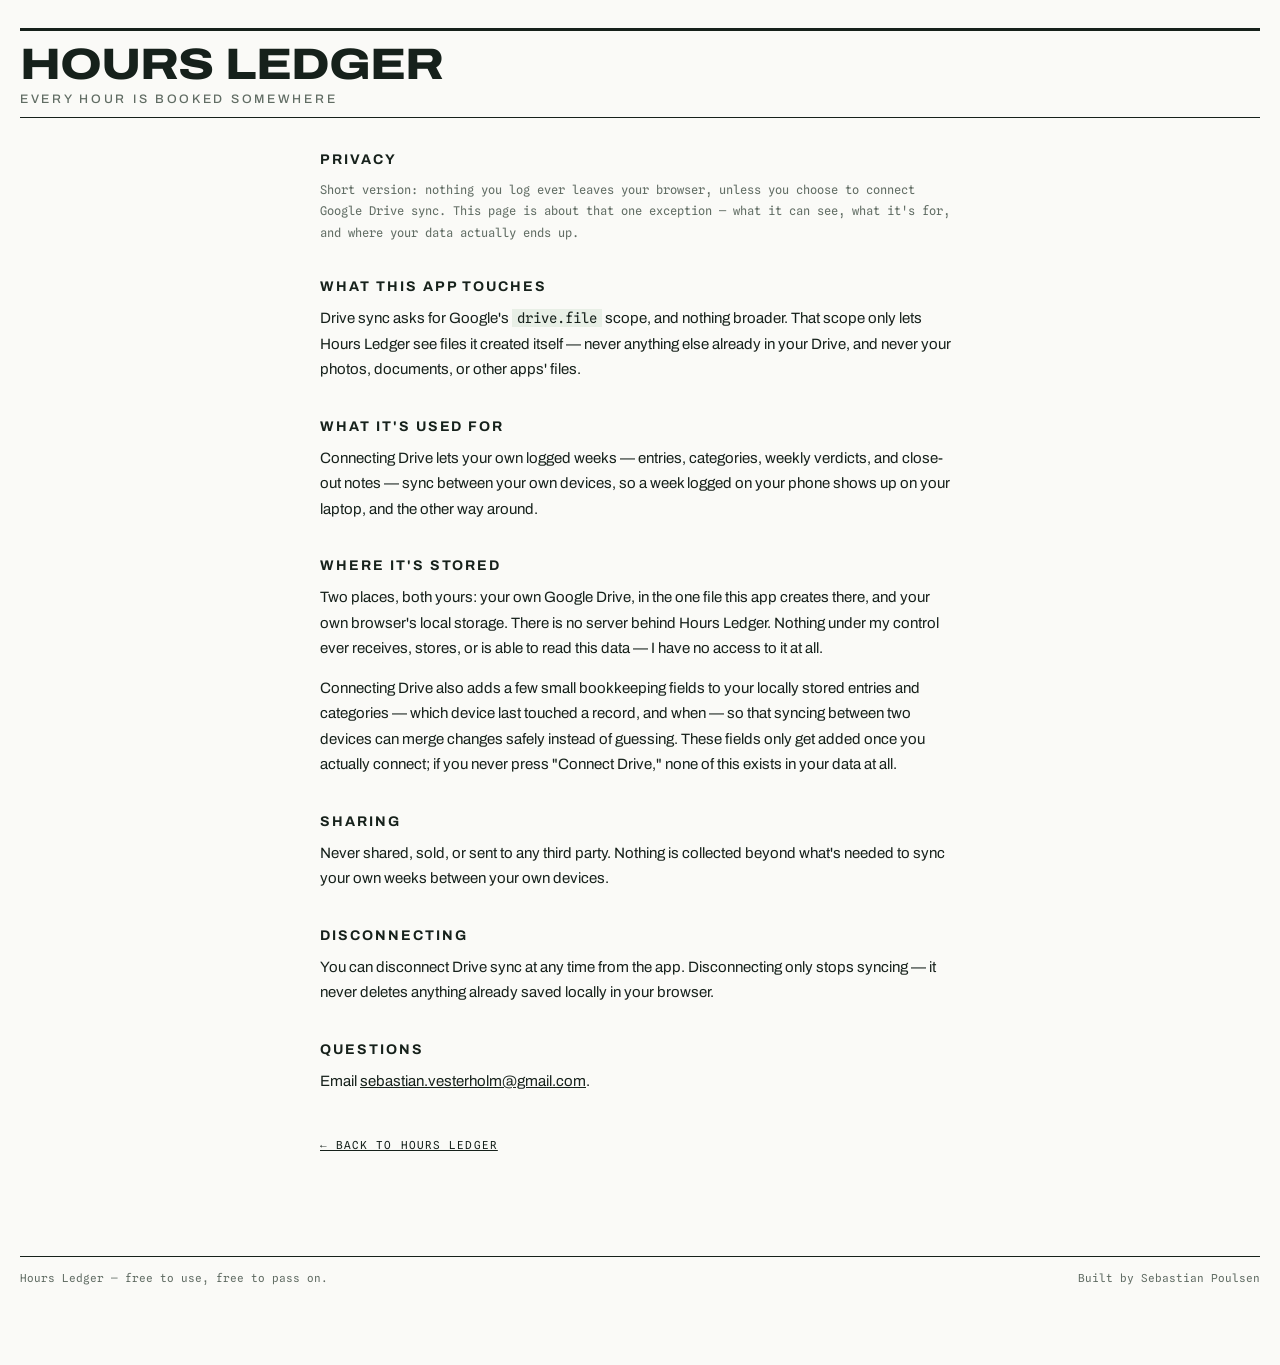
==== privacy.html @ 5eb0de02 "Add privacy.html for Drive sync, linked from footer and intro Explains the drive.file scope, what sy" ====
<!DOCTYPE html>
<html lang="en">
<head>
<meta charset="utf-8">
<meta name="viewport" content="width=device-width, initial-scale=1">
<title>Privacy — Hours Ledger</title>
<meta name="description" content="What Hours Ledger's optional Google Drive sync can see, what it's for, and where your data actually lives.">
<meta name="theme-color" content="#FAFAF7">
<link rel="icon" href="data:image/svg+xml,%3Csvg xmlns='http://www.w3.org/2000/svg' viewBox='0 0 32 32'%3E%3Crect width='32' height='32' fill='%23FAFAF7'/%3E%3Crect x='4' y='5' width='24' height='4' fill='%2316211B'/%3E%3Crect x='4' y='13' width='16' height='4' fill='%232F6B4F'/%3E%3Crect x='4' y='21' width='9' height='4' fill='%23B23A2F'/%3E%3C/svg%3E">
<link rel="preconnect" href="https://fonts.googleapis.com">
<link rel="preconnect" href="https://fonts.gstatic.com" crossorigin>
<link href="https://fonts.googleapis.com/css2?family=Archivo:wdth,wght@75..125,400..800&family=Spline+Sans+Mono:wght@300..600&display=swap" rel="stylesheet">
<link rel="stylesheet" href="styles.css">
<style>
  .privacywrap{max-width:640px;margin:0 auto}
  .privacywrap h2{font-size:14px;letter-spacing:.14em;text-transform:uppercase;margin:36px 0 12px;font-weight:700}
  .privacywrap h2:first-of-type{margin-top:34px}
  .privacywrap p{font-size:15px;line-height:1.7;margin:0 0 14px}
  .privacywrap a{color:var(--ink)}
  .privacywrap .lede{font-family:var(--mono);font-size:12px;line-height:1.8;color:var(--muted)}
  .privacywrap code{font-family:var(--mono);font-size:.92em;background:var(--stripe);padding:1px 5px}
  .backlink{font-family:var(--mono);font-size:11px;letter-spacing:.1em;text-transform:uppercase;display:inline-block;margin:30px 0 60px}
</style>
</head>
<body>
<div class="wrap">

  <header class="masthead">
    <h1 class="wordmark"><a href="index.html" style="color:inherit;text-decoration:none">Hours Ledger<span>Every hour is booked somewhere</span></a></h1>
  </header>

  <div class="privacywrap">
    <h2>Privacy</h2>
    <p class="lede">Short version: nothing you log ever leaves your browser, unless you choose to connect Google Drive sync. This page is about that one exception — what it can see, what it's for, and where your data actually ends up.</p>

    <h2>What this app touches</h2>
    <p>Drive sync asks for Google's <code>drive.file</code> scope, and nothing broader. That scope only lets Hours Ledger see files it created itself — never anything else already in your Drive, and never your photos, documents, or other apps' files.</p>

    <h2>What it's used for</h2>
    <p>Connecting Drive lets your own logged weeks — entries, categories, weekly verdicts, and close-out notes — sync between your own devices, so a week logged on your phone shows up on your laptop, and the other way around.</p>

    <h2>Where it's stored</h2>
    <p>Two places, both yours: your own Google Drive, in the one file this app creates there, and your own browser's local storage. There is no server behind Hours Ledger. Nothing under my control ever receives, stores, or is able to read this data — I have no access to it at all.</p>
    <p>Connecting Drive also adds a few small bookkeeping fields to your locally stored entries and categories — which device last touched a record, and when — so that syncing between two devices can merge changes safely instead of guessing. These fields only get added once you actually connect; if you never press "Connect Drive," none of this exists in your data at all.</p>

    <h2>Sharing</h2>
    <p>Never shared, sold, or sent to any third party. Nothing is collected beyond what's needed to sync your own weeks between your own devices.</p>

    <h2>Disconnecting</h2>
    <p>You can disconnect Drive sync at any time from the app. Disconnecting only stops syncing — it never deletes anything already saved locally in your browser.</p>

    <h2>Questions</h2>
    <p>Email <a href="mailto:sebastian.vesterholm@gmail.com">sebastian.vesterholm@gmail.com</a>.</p>

    <a class="backlink" href="index.html">&larr; Back to Hours Ledger</a>
  </div>

  <footer class="colophon">
    <span>Hours Ledger &mdash; free to use, free to pass on.</span>
    <span class="right">Built by Sebastian Poulsen</span>
  </footer>
</div>
</body>
</html>
---- styles.css ----
:root{
  --paper:#FAFAF7;
  --stripe:#E8EFE6;
  --ink:#16211B;
  --rule:#C2CDC1;
  --rule-soft:#DDE4DB;
  --muted:#616D64; /* darkened from #6C7A70 - that was 4.31:1 on paper, just under
    WCAG AA's 4.5:1 for normal text; this clears it at 5.18:1 */
  --flag:#B23A2F;
  --none:#9AA5A0;
  --row:26px; /* height of one half-hour slot — .gutter .hr and .day .slot
    both derive from this, and app.js reads it too for entry block sizing,
    so it's the one place to change, not any of those three */
  --display:"Archivo","Helvetica Neue",system-ui,sans-serif;
  --mono:"Spline Sans Mono",ui-monospace,"SF Mono",Menlo,monospace;
}
*{box-sizing:border-box}
/* an author rule setting display on a hidden element (e.g. .two{display:grid})
   otherwise beats the browser's own [hidden]->display:none — always lose to it */
[hidden]{display:none!important}
html,body{margin:0;padding:0}
body{background:var(--paper);color:var(--ink);font-family:var(--display);-webkit-font-smoothing:antialiased}
button,input,select{font-family:inherit;color:inherit}
button{cursor:pointer}
:focus-visible{outline:2px solid var(--ink);outline-offset:2px}
.wrap{max-width:1360px;margin:0 auto;padding:28px 20px 80px}

.masthead{border-top:3px solid var(--ink);border-bottom:1px solid var(--ink);padding:14px 0 12px;display:flex;flex-wrap:wrap;align-items:flex-end;gap:16px 24px}
.wordmark{font-size:clamp(26px,4.4vw,44px);font-weight:800;font-variation-settings:"wdth" 118;letter-spacing:-.02em;line-height:.9;text-transform:uppercase;margin:0;cursor:pointer}
.wordmark span{display:block;font-size:.28em;font-weight:500;font-variation-settings:"wdth" 100;letter-spacing:.22em;color:var(--muted);margin-top:9px}
.weeknav{display:flex;align-items:center;gap:8px;margin-left:auto}
.weeknav input[type=date]{font-family:var(--mono);font-size:13px;padding:7px 9px;background:transparent;border:1px solid var(--rule);border-radius:0}
.stepper{width:34px;height:34px;border:1px solid var(--ink);background:transparent;font-size:15px;line-height:1;display:grid;place-items:center}
.stepper:hover{background:var(--ink);color:var(--paper)}
.ghost{border:1px solid var(--rule);background:transparent;padding:8px 12px;font-size:11px;letter-spacing:.12em;text-transform:uppercase;font-weight:600}
.ghost:hover{border-color:var(--ink)}
.solid{border:1px solid var(--ink);background:var(--ink);color:var(--paper);padding:8px 14px;font-size:11px;letter-spacing:.12em;text-transform:uppercase;font-weight:600}

.closeout-banner{display:flex;flex-wrap:wrap;align-items:center;justify-content:space-between;gap:10px;margin-top:16px;padding:10px 14px;border:1px solid var(--ink);background:var(--ink);color:var(--paper);font-size:13px;font-weight:600}
.closeout-banner .ghost{border-color:var(--paper);color:var(--paper)}
.closeout-banner .ghost:hover{background:var(--paper);color:var(--ink);border-color:var(--paper)}

.gauge{margin:22px 0 6px;position:relative}
.gauge-head{display:flex;justify-content:space-between;align-items:baseline;margin-bottom:7px;gap:12px;flex-wrap:wrap}
.gauge-title{font-family:var(--mono);font-size:11px;letter-spacing:.16em;text-transform:uppercase;color:var(--muted)}
.gauge-count{font-family:var(--mono);font-size:12px}
.bar{display:flex;height:30px;width:100%;border:1px solid var(--ink);background:repeating-linear-gradient(90deg,transparent 0 5px,var(--rule-soft) 5px 6px)}
.bar .seg{height:100%;transition:width .35s ease}
.bar .seg.void{background:transparent}
/* positioned relative to .gauge (see app.js's barEl.offsetLeft math), not
   .bar - .bar's own innerHTML is fully replaced on every render, which
   would delete this element if it lived inside it */
.bar-tip{position:absolute;bottom:100%;margin-bottom:6px;transform:translateX(-50%);
  background:var(--ink);color:var(--paper);font-family:var(--mono);font-size:11px;
  padding:4px 8px;white-space:nowrap;pointer-events:none}
.bar-tip[hidden]{display:none}

.cols{display:grid;grid-template-columns:minmax(0,1fr) 300px;gap:26px;margin-top:26px;align-items:start}
@media(max-width:1000px){.cols{grid-template-columns:1fr}}
.panel-label{font-family:var(--mono);font-size:11px;letter-spacing:.16em;text-transform:uppercase;color:var(--muted);border-bottom:1px solid var(--ink);padding-bottom:6px;margin-bottom:12px;display:flex;justify-content:space-between;align-items:center;gap:10px}

.review{margin-top:26px}
.reviewrange{font-family:var(--mono);font-size:11px;color:var(--muted);min-width:150px;text-align:center}
.reviewscroll{overflow-x:auto}
.reviewtable{border-collapse:collapse;width:100%;min-width:560px;border:1px solid var(--ink)}
.reviewtable th,.reviewtable td{padding:8px 12px;border-bottom:1px solid var(--rule-soft);text-align:right;font-size:13px}
.reviewtable thead th{font-family:var(--mono);font-size:10px;letter-spacing:.08em;text-transform:uppercase;color:var(--muted);border-bottom:1px solid var(--ink);text-align:right}
.reviewtable th:first-child,.reviewtable td:first-child{text-align:left}
.reviewtable td{font-family:var(--mono)}
.reviewtable .cat-cell{display:flex;align-items:center;gap:7px;font-family:var(--display);font-size:13px}
.reviewtable tr.review-unlogged td,.reviewtable tr.review-multitask td{color:var(--muted)}
.reviewtable .cell-h{font-size:13px}
.reviewtable .cell-pct{font-size:9px;color:var(--muted);letter-spacing:.04em;margin-top:1px}
.reviewtable .verdict-tag{font-family:var(--mono);font-size:9px;letter-spacing:.08em;text-transform:uppercase;color:var(--muted)}
.reviewtable .verdict-tag.cut{color:var(--flag)}
.reviewtable th.review-closeable{cursor:pointer}
.reviewtable th.review-closeable:hover{color:var(--ink);text-decoration:underline}
.reviewtable .closeout-mark{color:var(--muted)}
.reviewtable tbody tr:last-child td{border-bottom:1px solid var(--ink)}

/* CSS forces overflow-y to compute as auto whenever overflow-x is a
   scrolling value and overflow-y is left as its default (visible) - you
   cannot have one axis scrollable and the other genuinely visible. So
   .gridscroll was an accidental VERTICAL scroll container this whole
   time, confirmed via computed style (not just the stylesheet): overflow-y
   read back as "auto" despite never being set. That's what actually
   caused item 10's original WebKit bug (an overflow:auto element being
   independently promoted to its own scrolling/compositing layer, capable
   of capturing a vertical swipe on its own, regardless of whether it has
   any real overflow content to scroll). overflow-y:hidden is the real
   fix: an explicit non-visible value doesn't get coerced, so this is no
   longer a scroll container on the y-axis at all - nothing for WebKit to
   promote a layer for. touch-action:pan-x, item 10's original fix, is
   removed here rather than kept alongside this - it doesn't just stop a
   scroll gesture from being captured LOCALLY, it disables the browser's
   default vertical-pan behavior outright for any touch sequence that
   starts inside this element, so it also blocks that touch from ever
   chaining a scroll up to the page - which is the exact regression this
   comment replaces the old one to fix. With the true cause (the
   accidental scroll container) fixed at the root, there should be
   nothing left for touch-action to guard against. */
.gridscroll{overflow-x:auto;overflow-y:hidden}
.grid{min-width:720px;border:1px solid var(--ink);background:var(--paper)}
.dayhead{display:grid;grid-template-columns:56px repeat(7,1fr);border-bottom:1px solid var(--ink)}
.dayhead div{padding:8px 7px;border-left:1px solid var(--rule);font-family:var(--mono);font-size:10px;letter-spacing:.1em;text-transform:uppercase}
.dayhead div:first-child{border-left:0}
.dayhead b{display:block;font-family:var(--display);font-size:13px;font-weight:700;letter-spacing:.04em;margin-bottom:2px}
.dayhead .today{background:var(--ink);color:var(--paper)}
.body{display:grid;grid-template-columns:56px repeat(7,1fr);position:relative}
.gutter{border-right:1px solid var(--rule)}
.gutter .hr{height:calc(var(--row)*2);border-bottom:1px solid var(--rule-soft);font-family:var(--mono);font-size:10px;color:var(--muted);padding:2px 6px 0 0;text-align:right}
.day{position:relative;border-left:1px solid var(--rule)}
.day .slot{height:var(--row);border-bottom:1px solid var(--rule-soft)}
.day .slot.half{background:var(--stripe)}
.day .slot.hour{border-bottom:1px solid var(--rule)}
.day .slot.marked{background:var(--ink);opacity:.18}
.entry{position:absolute;left:2px;right:2px;overflow:hidden;border:1px solid rgba(0,0,0,.28);color:#fff;padding:2px 5px;text-align:left;font-size:11px;line-height:1.2;border-radius:0;min-height:14px}
.entry .t{font-family:var(--mono);font-size:9px;opacity:.82;display:block}
.entry:hover{filter:brightness(1.12)}
.emptyhint{font-family:var(--mono);font-size:11px;color:var(--muted);margin-top:10px;line-height:1.7}

.rail section{margin-bottom:30px}
.cat{display:flex;align-items:center;gap:8px;padding:5px 0;border-bottom:1px solid var(--rule-soft);position:relative}
.dot{width:11px;height:11px;flex:none;border:1px solid rgba(0,0,0,.3)}
.cat .nm{flex:1;font-size:13px;font-weight:500;background:transparent;border:0;padding:2px 0;min-width:0}
.cat .nm:focus{outline:0;border-bottom:1px solid var(--ink)}
.cat .sw{width:22px;height:22px;flex:none;padding:0;border:1px solid rgba(0,0,0,.3)}
.cat .del{border:0;background:transparent;color:var(--muted);font-size:16px;line-height:1;padding:0 2px}
.cat .del:hover{color:var(--flag)}
.picker{position:absolute;z-index:20;top:100%;left:0;right:0;background:var(--paper);border:1px solid var(--ink);padding:10px;margin-top:2px}
/* nowrap + flexible/shrinking buttons, not a fixed width - the picker's
   available width genuinely varies (a fixed 300px .rail column on wide
   viewports via .cols in this file, a much wider single column below the
   1000px breakpoint), and a hardcoded button size only happened to fit
   whichever width it was last checked against. flex:1 1 0 with min-width:0
   divides whatever room exists evenly and lets buttons shrink as far as
   the container needs - no width assumption baked in, so a narrower
   container than either of today's two layouts still renders one row
   instead of wrapping or overflowing. max-width caps how big they get on
   a roomy container (phone) so they don't balloon; aspect-ratio keeps them
   square at whatever size they land on. */
.presets{display:flex;flex-wrap:nowrap;gap:4px;margin-bottom:9px}
.presets button{flex:1 1 0;min-width:0;max-width:18px;aspect-ratio:1;border:1px solid rgba(0,0,0,.25);padding:0}
/* saturation (x) x value (y) - not lightness - so the box uses its full
   area instead of converging to black/white in its corners regardless of
   x; see the hsvOf()/hsvToHex() comment in app.js for why HSV specifically.
   --h is set per-row by app.js from the category's current hue.
   touch-action:none: this box has no scroll/overflow of its own, so unlike
   .gridscroll (backlog item 10) there's nothing for this to fight - it
   just tells the browser this element handles 100% of its own touch
   gestures, no default panning/zooming. */
.spectrum{position:relative;width:100%;aspect-ratio:1.8;margin-bottom:8px;border:1px solid var(--rule);touch-action:none;cursor:crosshair;
  background:
    linear-gradient(to top,#000,rgba(0,0,0,0)),
    linear-gradient(to right,#fff,rgba(255,255,255,0)),
    hsl(var(--h) 100% 50%);}
.spectrum .dot{position:absolute;width:12px;height:12px;margin:-6px 0 0 -6px;border:1.5px solid #fff;outline:1px solid rgba(0,0,0,.5);pointer-events:none}
.hue{width:100%;height:18px;-webkit-appearance:none;appearance:none;background:linear-gradient(90deg,#7A4A45,#7A6A3A,#4E7040,#3A6E70,#3A4F7A,#5F3F72,#7A4A45);border:1px solid var(--rule);cursor:grab}
.hue:active{cursor:grabbing}
.hue::-webkit-slider-thumb{-webkit-appearance:none;width:8px;height:24px;background:var(--paper);border:1.5px solid var(--ink);margin-top:-4px}
.hue::-moz-range-thumb{width:8px;height:24px;background:var(--paper);border:1.5px solid var(--ink);border-radius:0}
.recents{display:flex;flex-wrap:wrap;gap:4px;margin-top:9px}
.recents button{width:18px;height:18px;flex:none;border:1px solid rgba(0,0,0,.25);padding:0}
.pickhint{font-family:var(--mono);font-size:9px;color:var(--muted);letter-spacing:.09em;text-transform:uppercase;margin-top:7px;display:block}

.catdelete{position:absolute;z-index:20;top:100%;left:0;right:0;background:var(--paper);border:1px solid var(--flag);padding:10px;margin-top:2px}
.catdelete-msg{font-size:12px;line-height:1.5;margin-bottom:8px}
.catdelete-target{width:100%;padding:6px;border:1px solid var(--rule);background:transparent;font-size:12px;margin-bottom:8px;border-radius:0}
.catdelete-actions{display:flex;gap:8px}
.catdelete-actions button{flex:1;padding:6px 0;font-family:var(--mono);font-size:10px;letter-spacing:.09em;text-transform:uppercase}
.catdelete-confirm{border:1px solid var(--flag);background:var(--flag);color:var(--paper)}
.catdelete-cancel{border:1px solid var(--rule);background:transparent}

.tot{padding:9px 0;border-bottom:1px solid var(--rule-soft)}
.tot-top{display:flex;align-items:center;gap:8px;font-size:13px}
.tot-top .h{margin-left:auto;font-family:var(--mono);font-size:12px;font-weight:600}
.tot-overlap{font-family:var(--mono);font-size:10px;color:var(--muted);margin-top:2px}
.tot-bar{height:6px;background:var(--rule-soft);margin:6px 0 7px}
.tot-bar i{display:block;height:100%}
.verdict{display:flex;gap:4px}
.verdict button{flex:1;border:1px solid var(--rule);background:transparent;padding:3px 0;font-family:var(--mono);font-size:9px;letter-spacing:.09em;text-transform:uppercase;color:var(--muted)}
.verdict button[aria-pressed=true]{background:var(--ink);color:var(--paper);border-color:var(--ink)}
.verdict button[data-v=cut][aria-pressed=true]{background:var(--flag);border-color:var(--flag)}
.unlogged{display:flex;justify-content:space-between;font-family:var(--mono);font-size:12px;padding:10px 0 0;color:var(--muted)}

.tools{display:flex;flex-wrap:wrap;gap:6px}
.tools .ghost{flex:1;min-width:118px}
.dangerzone{margin-top:18px;padding-top:12px;border-top:1px dashed var(--rule)}
.danger{width:100%;border:1px solid var(--flag);color:var(--flag);background:transparent;padding:8px 12px;font-size:11px;letter-spacing:.12em;text-transform:uppercase;font-weight:600}
.danger:hover{background:var(--flag);color:var(--paper)}
/* top-anchored, not bottom: avoids the mobile FAB's screen zone entirely and
   sidesteps iOS Safari's dynamic toolbar, which shifts bottom-fixed elements
   as its address bar collapses/expands mid-session */
.toast{position:fixed;left:50%;top:16px;transform:translateX(-50%) translateY(-140%);z-index:60;
  background:var(--ink);color:var(--paper);border:1px solid var(--ink);padding:12px 14px;
  display:flex;align-items:center;gap:14px;font-family:var(--mono);font-size:12px;
  transition:transform .22s ease;max-width:calc(100vw - 32px)}
.toast.on{transform:translateX(-50%) translateY(0)}
.toast button{border:1px solid var(--paper);background:transparent;color:var(--paper);
  padding:5px 11px;font-family:var(--mono);font-size:11px;letter-spacing:.11em;text-transform:uppercase}
.toast button:hover{background:var(--paper);color:var(--ink)}
.hint{font-family:var(--mono);font-size:10.5px;line-height:1.7;color:var(--muted);margin-top:10px}
.status{font-family:var(--mono);font-size:10px;letter-spacing:.1em;text-transform:uppercase;color:var(--muted);display:flex;align-items:center;gap:6px}
.status i{width:6px;height:6px;background:#2F6B4F;display:block;border-radius:50%}
.status.stale i{background:var(--flag)}
.warn{border:1px solid var(--flag);color:var(--flag);padding:8px 10px;font-family:var(--mono);font-size:11px;margin-bottom:14px;display:none;line-height:1.6}

.scrim{position:fixed;inset:0;background:rgba(22,33,27,.5);display:none;align-items:center;justify-content:center;padding:20px;z-index:40}
.scrim.on{display:flex}
/* overscroll-behavior:contain stops a scroll that reaches this element's own
   top/bottom from chaining on to whatever's behind it (the page, via the
   body scroll lock in app.js) instead of just stopping/rubber-banding here -
   see CLAUDE.md's modal-scroll-lock entry. Real on desktop too, not just
   iOS: without it, a mouse wheel scrolled past this element's own limit
   already scrolls the page underneath on every platform. */
.sheet{background:var(--paper);border:1px solid var(--ink);width:100%;max-width:440px;padding:20px;max-height:92vh;overflow:auto;overscroll-behavior:contain}
.sheet h2{font-size:14px;letter-spacing:.14em;text-transform:uppercase;margin:0 0 16px;font-weight:700}
.field{margin-bottom:14px}
.field label{display:block;font-family:var(--mono);font-size:10px;letter-spacing:.13em;text-transform:uppercase;color:var(--muted);margin-bottom:5px}
.field input[type=text],.field select,.field input[type=time],.field input[type=date]{width:100%;padding:9px;border:1px solid var(--rule);background:transparent;font-size:14px;border-radius:0}
.field input[type=time],.field input[type=date]{font-family:var(--mono)}
/* a second, nested scroll container inside .sheet - same overscroll-behavior
   reasoning as .sheet above, its own chain link (closeout-gaps -> sheet ->
   body) needs the same containment or a scroll exhausted here chains
   straight past .sheet to the page, skipping .sheet's own containment. */
.closeout-gaps{border:1px solid var(--rule);max-height:160px;overflow:auto;overscroll-behavior:contain}
.gap-row{padding:7px 9px;font-family:var(--mono);font-size:11.5px;color:var(--muted);border-bottom:1px solid var(--rule-soft)}
.gap-row:last-child{border-bottom:0}
.gap-row b{font-family:var(--display);color:var(--ink);font-weight:600;margin-right:6px}
.two{display:grid;grid-template-columns:1fr 1fr;gap:10px}
/* .field .breaktoggle, not just .breaktoggle: .field label{display:block}
   above has specificity (0,1,1) - one class, one type selector - which
   beats a bare .breaktoggle{display:inline-flex} at (0,1,0) regardless of
   source order, so the inline-flex fix silently never took effect (caught
   by actually inspecting the rendered element's computed style, not by
   re-reading the stylesheet a second time). .field .breaktoggle is (0,2,0)
   and unambiguously wins. */
.field .breaktoggle{display:inline-flex;align-items:center;gap:8px;font-size:13px;cursor:pointer;margin-bottom:8px}
.breaktoggle input{width:15px;height:15px}
.breakrow{margin-bottom:8px}
.breakrow .delbreak{border:0;background:transparent;color:var(--flag);font-family:var(--mono);font-size:10px;text-transform:uppercase;letter-spacing:.1em;padding:2px 0;margin-top:4px}
.addbreak{display:inline-block;border:1px dashed var(--rule);background:transparent;color:var(--muted);font-family:var(--mono);font-size:10.5px;padding:5px 9px;margin-top:2px}
.chips{display:flex;flex-wrap:wrap;gap:5px}
.chip{border:1px solid var(--rule);background:transparent;padding:5px 9px;font-size:12px;display:flex;align-items:center;gap:6px}
.chip[aria-pressed=true]{border-color:var(--ink);box-shadow:inset 0 0 0 1px var(--ink)}
.chip i{width:9px;height:9px;display:block}
.recent{display:flex;flex-wrap:wrap;gap:4px;margin-top:6px}
.recent button{border:1px dashed var(--rule);background:transparent;font-family:var(--mono);font-size:10.5px;padding:3px 7px}
.repeat{display:flex;gap:3px}
.repeat button{flex:1;border:1px solid var(--rule);background:transparent;padding:5px 0;font-family:var(--mono);font-size:10px;text-transform:uppercase}
.repeat button[aria-pressed=true]{background:var(--ink);color:var(--paper);border-color:var(--ink)}
.sheet-actions{display:flex;gap:8px;margin-top:20px;align-items:center}
.sheet-actions .solid{flex:1;padding:11px}
.linkbtn{border:0;background:transparent;color:var(--flag);font-family:var(--mono);font-size:11px;text-transform:uppercase;letter-spacing:.1em}

.intro-steps{counter-reset:s;margin:0 0 18px;padding:0;list-style:none}
.intro-steps li{counter-increment:s;position:relative;padding-left:30px;margin-bottom:13px;font-size:14px;line-height:1.5}
.intro-steps li::before{content:counter(s,decimal-leading-zero);position:absolute;left:0;top:1px;font-family:var(--mono);font-size:11px;color:var(--muted);letter-spacing:.08em}
.intro-note{font-family:var(--mono);font-size:11px;line-height:1.7;color:var(--muted);border-top:1px solid var(--rule);padding-top:12px}
.dayswitch{display:none;align-items:center;gap:8px}
.dayswitch.on{display:flex}
.dayswitch b{font-family:var(--mono);font-size:11px;letter-spacing:.1em;text-transform:uppercase;min-width:96px;text-align:center}
.dayswitch button{width:26px;height:26px;border:1px solid var(--rule);background:transparent;display:grid;place-items:center;font-size:13px}
.colophon{border-top:1px solid var(--ink);margin-top:44px;padding:14px 0 0;display:flex;flex-wrap:wrap;gap:8px 20px;align-items:baseline;font-family:var(--mono);font-size:11px;color:var(--muted)}
.colophon a{color:var(--ink);text-decoration:underline;text-underline-offset:3px}
.colophon .right{margin-left:auto}
.fab{display:block;position:fixed;right:16px;bottom:20px;z-index:35;border:1px solid var(--ink);
  background:var(--ink);color:var(--paper);padding:15px 20px;font-size:12px;letter-spacing:.12em;
  text-transform:uppercase;font-weight:700;box-shadow:0 3px 0 rgba(22,33,27,.3)}
/* [hidden] and .fab are equal specificity, so without this the author rule
   above (display:block) would win over the UA stylesheet's [hidden] rule
   and the button would stay visible in Review despite .hidden=true */
.fab[hidden]{display:none}
@media(max-width:820px){
  /* .gutter .hr and .day .slot both size themselves off --row (see :root
     above) — override the variable itself here, not either rule directly,
     so the hour labels and the slots they're meant to line up with can
     never drift apart again */
  :root{--row:30px}
  .field input[type=text],.field select,.field input[type=time],.field input[type=date]{font-size:16px}
  button,a{-webkit-tap-highlight-color:rgba(22,33,27,.12)}
}
@media(max-width:700px){
  .wordmark{font-size:30px}
  .weeknav{width:100%;margin-left:0;flex-wrap:wrap}
  .weeknav input[type=date]{flex:1;min-width:0}
  .tools .ghost{min-width:0}
}
@media print{
  .weeknav,.tools,.hint,.emptyhint,.status,.panel-label button,.cat .sw,.cat .del,.verdict,.warn{display:none!important}
  body{background:#fff}.wrap{padding:0}.cols{grid-template-columns:1fr 240px}.grid{min-width:0}
}
@media (prefers-reduced-motion:reduce){*{transition:none!important}}
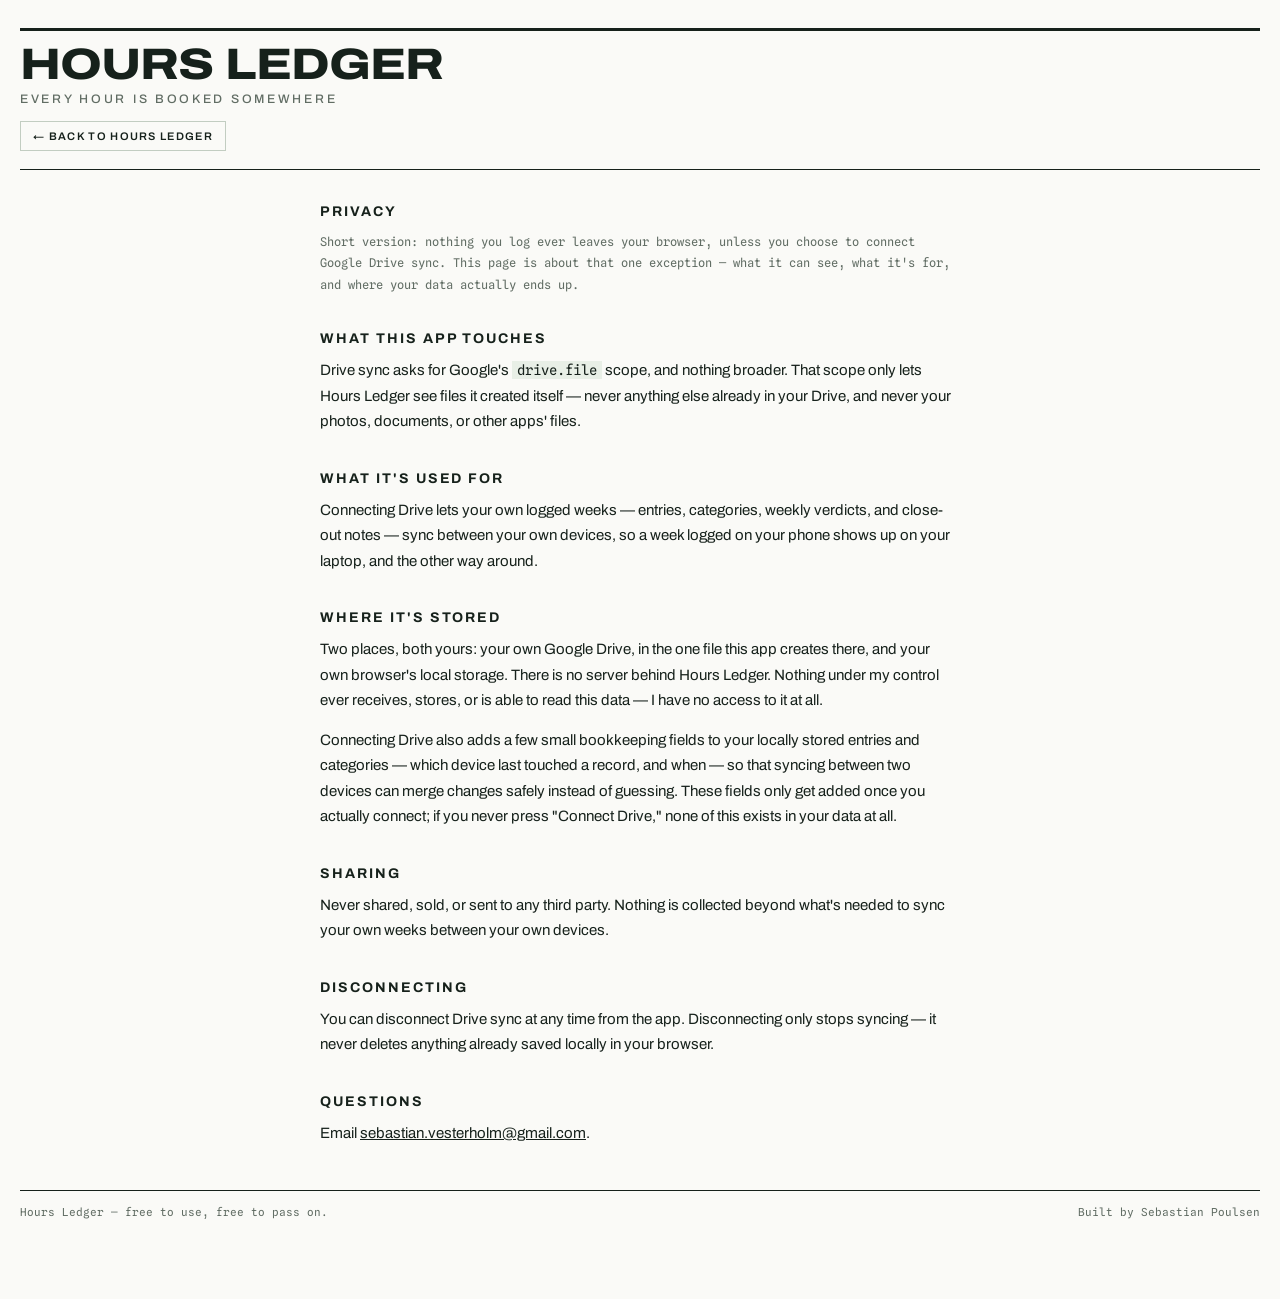
==== commit 84a99567: "Match privacy.html's header layout to Money Ledger's pattern Reorders the header block to title/subt" ====
--- a/privacy.html
+++ b/privacy.html
@@ -19,15 +19,20 @@
   .privacywrap a{color:var(--ink)}
   .privacywrap .lede{font-family:var(--mono);font-size:12px;line-height:1.8;color:var(--muted)}
   .privacywrap code{font-family:var(--mono);font-size:.92em;background:var(--stripe);padding:1px 5px}
-  .backlink{font-family:var(--mono);font-size:11px;letter-spacing:.1em;text-transform:uppercase;display:inline-block;margin:30px 0 60px}
+  .privacy-backrow{border-bottom:1px solid var(--ink);padding:4px 0 18px}
+  .privacy-backrow a{display:inline-block;color:var(--ink);text-decoration:none}
 </style>
 </head>
 <body>
 <div class="wrap">
 
-  <header class="masthead">
+  <header class="masthead" style="border-bottom:0">
     <h1 class="wordmark"><a href="index.html" style="color:inherit;text-decoration:none">Hours Ledger<span>Every hour is booked somewhere</span></a></h1>
   </header>
+
+  <div class="privacy-backrow">
+    <a class="ghost" href="index.html">&larr; Back to Hours Ledger</a>
+  </div>
 
   <div class="privacywrap">
     <h2>Privacy</h2>
@@ -51,8 +56,6 @@
 
     <h2>Questions</h2>
     <p>Email <a href="mailto:sebastian.vesterholm@gmail.com">sebastian.vesterholm@gmail.com</a>.</p>
-
-    <a class="backlink" href="index.html">&larr; Back to Hours Ledger</a>
   </div>
 
   <footer class="colophon">
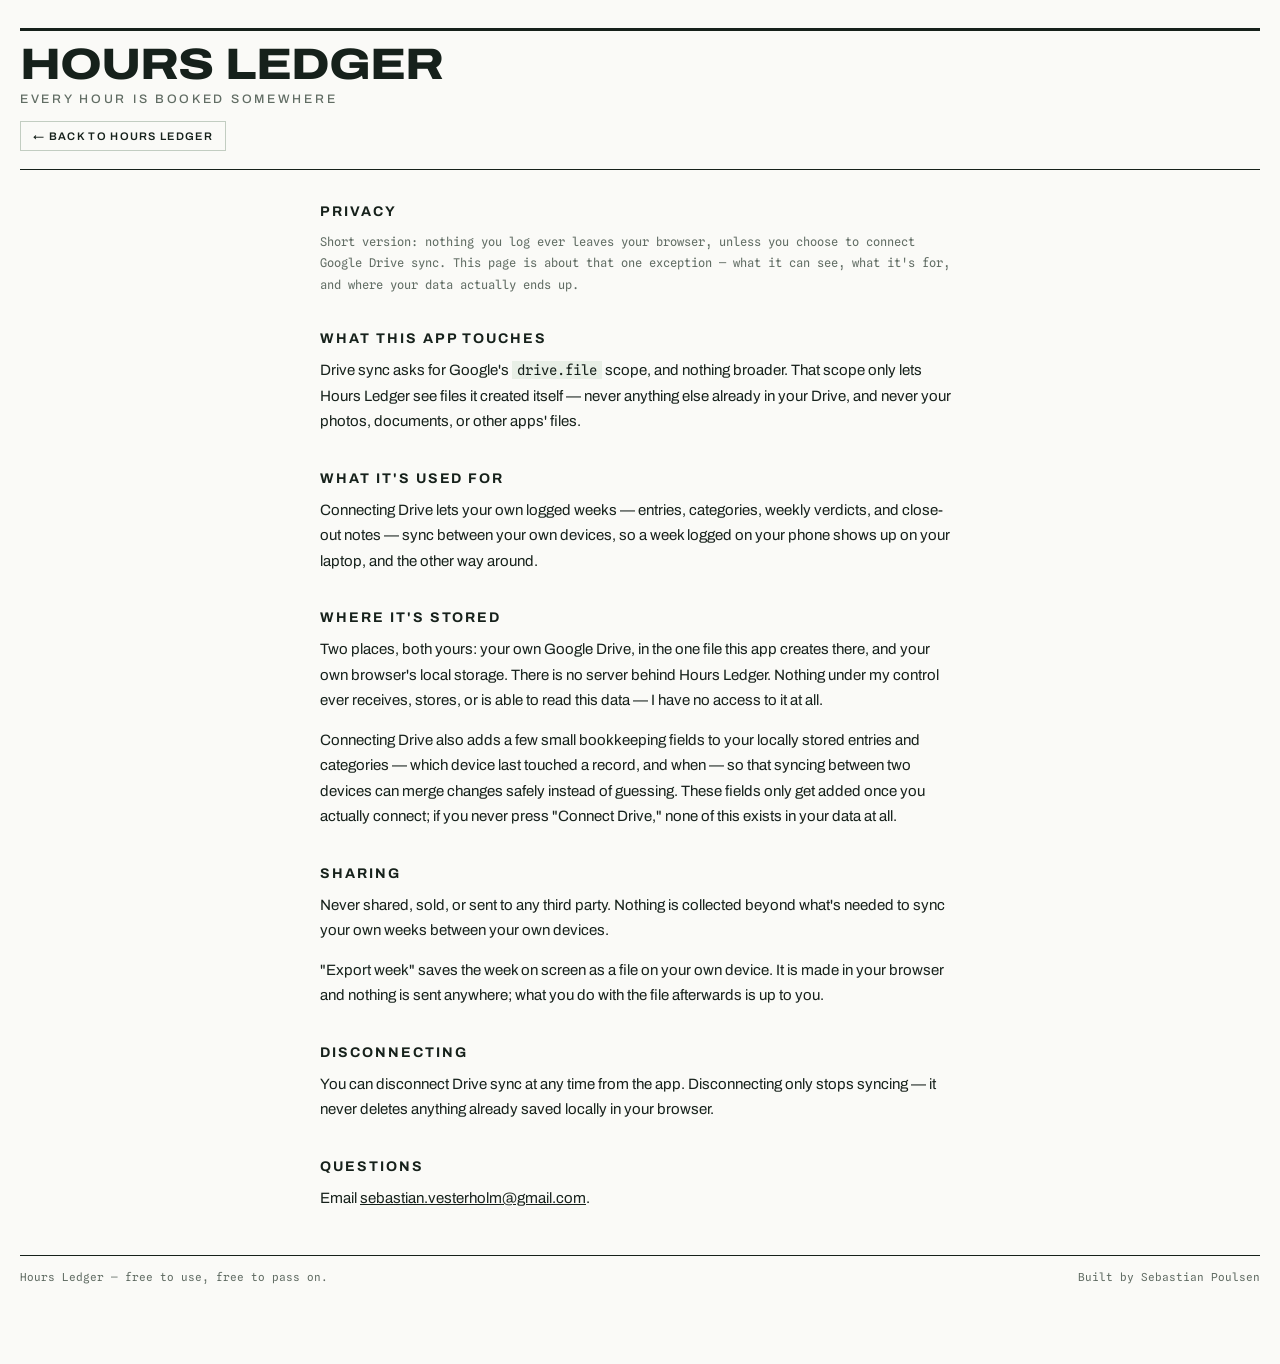
==== commit 2f88b516: "Add "Export week": a data-only JSON file for the week on screen Diagnosis/need: handing an agent scr" ====
--- a/privacy.html
+++ b/privacy.html
@@ -51,6 +51,8 @@
     <h2>Sharing</h2>
     <p>Never shared, sold, or sent to any third party. Nothing is collected beyond what's needed to sync your own weeks between your own devices.</p>
 
+    <p>"Export week" saves the week on screen as a file on your own device. It is made in your browser and nothing is sent anywhere; what you do with the file afterwards is up to you.</p>
+
     <h2>Disconnecting</h2>
     <p>You can disconnect Drive sync at any time from the app. Disconnecting only stops syncing — it never deletes anything already saved locally in your browser.</p>
 
--- a/styles.css
+++ b/styles.css
@@ -15,6 +15,19 @@
   --mono:"Spline Sans Mono",ui-monospace,"SF Mono",Menlo,monospace;
 }
 *{box-sizing:border-box}
+/* Real-phone bug (reported 2026-09-03): "Undo works on everything…" and the
+   Clear this week / How it works buttons rendered visibly larger than every
+   sibling using the exact same .hint/.danger/.ghost classes (compare against
+   dataHint's "Every change saves…", same class, normal size right above it).
+   No font-size rule anywhere targets these differently — this is iOS
+   Safari's own automatic text-size inflation ("text autosizing"), a
+   heuristic that boosts font-size on some text blocks and not others based
+   on their position/line-count, independent of the CSS actually written.
+   text-size-adjust:100% is the standard, well-known way to turn that
+   heuristic off outright so every element renders at exactly the size this
+   stylesheet says — a no-op on desktop/laptop, where this property does
+   nothing. */
+html{-webkit-text-size-adjust:100%;text-size-adjust:100%}
 /* an author rule setting display on a hidden element (e.g. .two{display:grid})
    otherwise beats the browser's own [hidden]->display:none — always lose to it */
 [hidden]{display:none!important}
@@ -264,6 +277,16 @@
 .colophon{border-top:1px solid var(--ink);margin-top:44px;padding:14px 0 0;display:flex;flex-wrap:wrap;gap:8px 20px;align-items:baseline;font-family:var(--mono);font-size:11px;color:var(--muted)}
 .colophon a{color:var(--ink);text-decoration:underline;text-underline-offset:3px}
 .colophon .right{margin-left:auto}
+/* .trio: exactly-3-item footer (index.html's, since privacy.html's footer
+   still has just 2 items and stays on the plain flex rule above) laid out
+   as true left/middle/right via a 1fr-auto-1fr grid — the two 1fr tracks
+   are always equal width regardless of how long the left or right text
+   is, so .mid lands on the bar's actual center, not just the midpoint of
+   whatever space happens to be left between the other two */
+.colophon.trio{display:grid;grid-template-columns:1fr auto 1fr}
+.colophon.trio>*{min-width:0}
+.colophon.trio .mid{justify-self:center}
+.colophon.trio .moneylink{justify-self:end}
 .fab{display:block;position:fixed;right:16px;bottom:20px;z-index:35;border:1px solid var(--ink);
   background:var(--ink);color:var(--paper);padding:15px 20px;font-size:12px;letter-spacing:.12em;
   text-transform:uppercase;font-weight:700;box-shadow:0 3px 0 rgba(22,33,27,.3)}
@@ -285,6 +308,19 @@
   .weeknav{width:100%;margin-left:0;flex-wrap:wrap}
   .weeknav input[type=date]{flex:1;min-width:0}
   .tools .ghost{min-width:0}
+  /* Real-phone bug (reported 2026-09-03): .trio's grid centering, confirmed
+     correct on laptop and in headless Chrome at several widths, went wrong
+     on a real iPhone specifically once the left item wrapped to 3 lines —
+     .mid (Privacy) effectively vanished, not just off-center. Rather than
+     keep guessing at whichever WebKit grid/baseline quirk caused that
+     without a way to test it directly, this falls back at phone widths to
+     the exact flex + justify-content:space-between pattern Money Ledger's
+     own footer already uses in production and Sebastian confirmed correct
+     on a real phone there — proven on the browser this actually needed to
+     work on, not re-derived from scratch. Laptop/tablet widths are
+     untouched: the rule above this media query still governs there, and
+     that's already confirmed good. */
+  .colophon.trio{display:flex;justify-content:space-between}
 }
 @media print{
   .weeknav,.tools,.hint,.emptyhint,.status,.panel-label button,.cat .sw,.cat .del,.verdict,.warn{display:none!important}
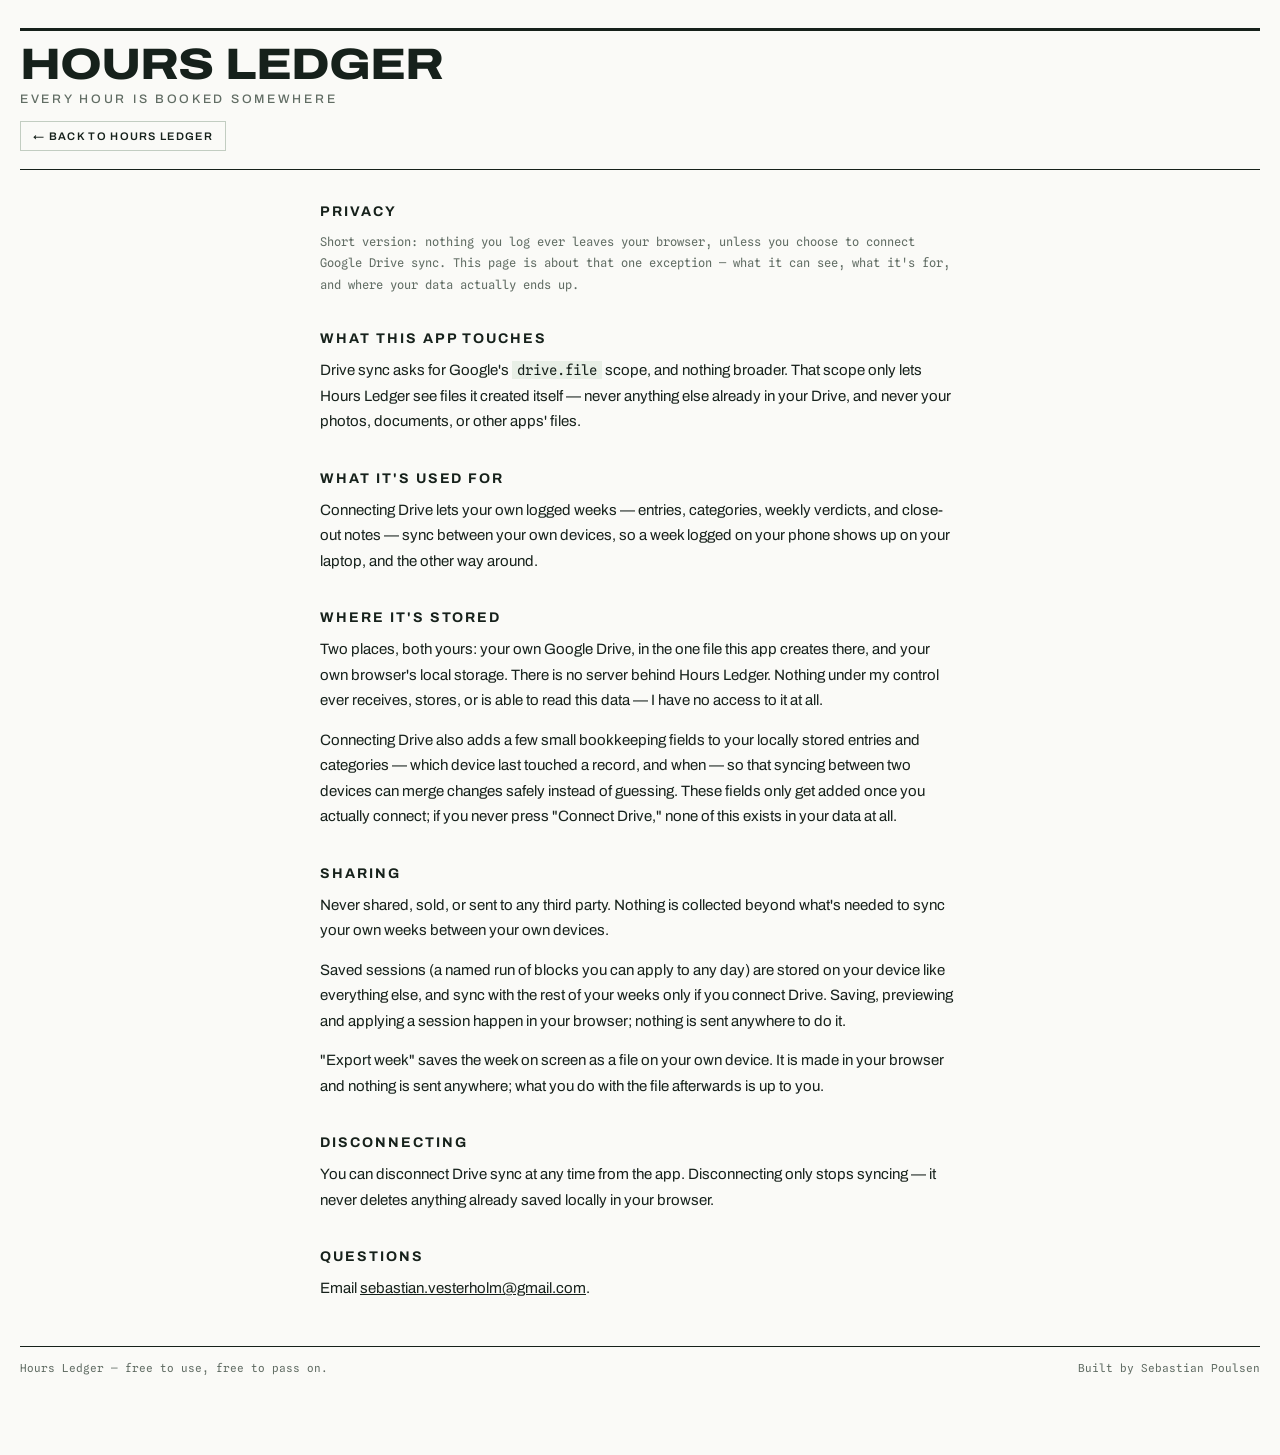
==== commit 18f9fe0f: "Sessions, stage 1: data, per-record sync, save-as-session, apply, forward-edit undo, category remaps" ====
--- a/privacy.html
+++ b/privacy.html
@@ -51,6 +51,8 @@
     <h2>Sharing</h2>
     <p>Never shared, sold, or sent to any third party. Nothing is collected beyond what's needed to sync your own weeks between your own devices.</p>
 
+    <p>Saved sessions (a named run of blocks you can apply to any day) are stored on your device like everything else, and sync with the rest of your weeks only if you connect Drive. Saving, previewing and applying a session happen in your browser; nothing is sent anywhere to do it.</p>
+
     <p>"Export week" saves the week on screen as a file on your own device. It is made in your browser and nothing is sent anywhere; what you do with the file afterwards is up to you.</p>
 
     <h2>Disconnecting</h2>
--- a/styles.css
+++ b/styles.css
@@ -119,6 +119,25 @@
 .dayhead div:first-child{border-left:0}
 .dayhead b{display:block;font-family:var(--display);font-size:13px;font-weight:700;letter-spacing:.04em;margin-bottom:2px}
 .dayhead .today{background:var(--ink);color:var(--paper)}
+/* daily close-out: a header with a day sheet behind it is a real button. The
+   cell's own padding moves onto the button so the whole cell is the tap target.
+   Square corners, no shadow, like everything else. */
+.dayhead div.openable{padding:0}
+.daybtn{display:block;width:100%;min-height:100%;padding:8px 7px;border:0;border-radius:0;background:transparent;
+  font:inherit;letter-spacing:inherit;text-transform:inherit;color:inherit;text-align:left;cursor:pointer}
+.daybtn:hover{background:var(--stripe)}
+.dayhead .today .daybtn:hover{background:rgba(250,250,247,.16)}
+.daybtn:focus-visible{outline:2px solid var(--ink);outline-offset:-2px}
+.dayhead .today .daybtn:focus-visible{outline-color:var(--paper)}
+/* a day that has a highlight: a small SQUARE (the design allows no rounded corners) */
+.hl-mark{display:inline-block;width:6px;height:6px;margin-left:6px;vertical-align:middle;background:currentColor}
+/* hover preview of a highlight: desktop only (attached only when the browser reports hover
+   capability), fixed so it is not a child of #dayhead, which is rebuilt on every render */
+.day-tip{position:fixed;z-index:30;max-width:280px;background:var(--ink);color:var(--paper);font-family:var(--mono);
+  font-size:11px;line-height:1.5;padding:6px 9px;border-radius:0;box-shadow:none;pointer-events:none;
+  display:-webkit-box;-webkit-line-clamp:3;-webkit-box-orient:vertical;overflow:hidden;overflow-wrap:anywhere}
+.day-tip[hidden]{display:none}
+.tot-bar i.void{background:repeating-linear-gradient(90deg,transparent 0 5px,var(--rule) 5px 6px);outline:1px solid var(--rule);outline-offset:-1px}
 .body{display:grid;grid-template-columns:56px repeat(7,1fr);position:relative}
 .gutter{border-right:1px solid var(--rule)}
 .gutter .hr{height:calc(var(--row)*2);border-bottom:1px solid var(--rule-soft);font-family:var(--mono);font-size:10px;color:var(--muted);padding:2px 6px 0 0;text-align:right}
@@ -263,6 +282,13 @@
 .repeat button{flex:1;border:1px solid var(--rule);background:transparent;padding:5px 0;font-family:var(--mono);font-size:10px;text-transform:uppercase}
 .repeat button[aria-pressed=true]{background:var(--ink);color:var(--paper);border-color:var(--ink)}
 .sheet-actions{display:flex;gap:8px;margin-top:20px;align-items:center}
+.sheet h3{font-family:var(--mono);font-size:10px;letter-spacing:.13em;text-transform:uppercase;color:var(--muted);margin:22px 0 10px;font-weight:600}
+#sessList{margin-bottom:6px}
+.sessrow{display:flex;justify-content:space-between;align-items:center;gap:10px;padding:9px 0;border-bottom:1px solid var(--rule)}
+.sess-main{display:flex;flex-direction:column;min-width:0}
+.sess-main b{font-size:14px;overflow-wrap:anywhere}
+.sess-meta{font-family:var(--mono);font-size:11px;color:var(--muted)}
+.sess-btns{display:flex;gap:6px;flex-shrink:0}
 .sheet-actions .solid{flex:1;padding:11px}
 .linkbtn{border:0;background:transparent;color:var(--flag);font-family:var(--mono);font-size:11px;text-transform:uppercase;letter-spacing:.1em}
 
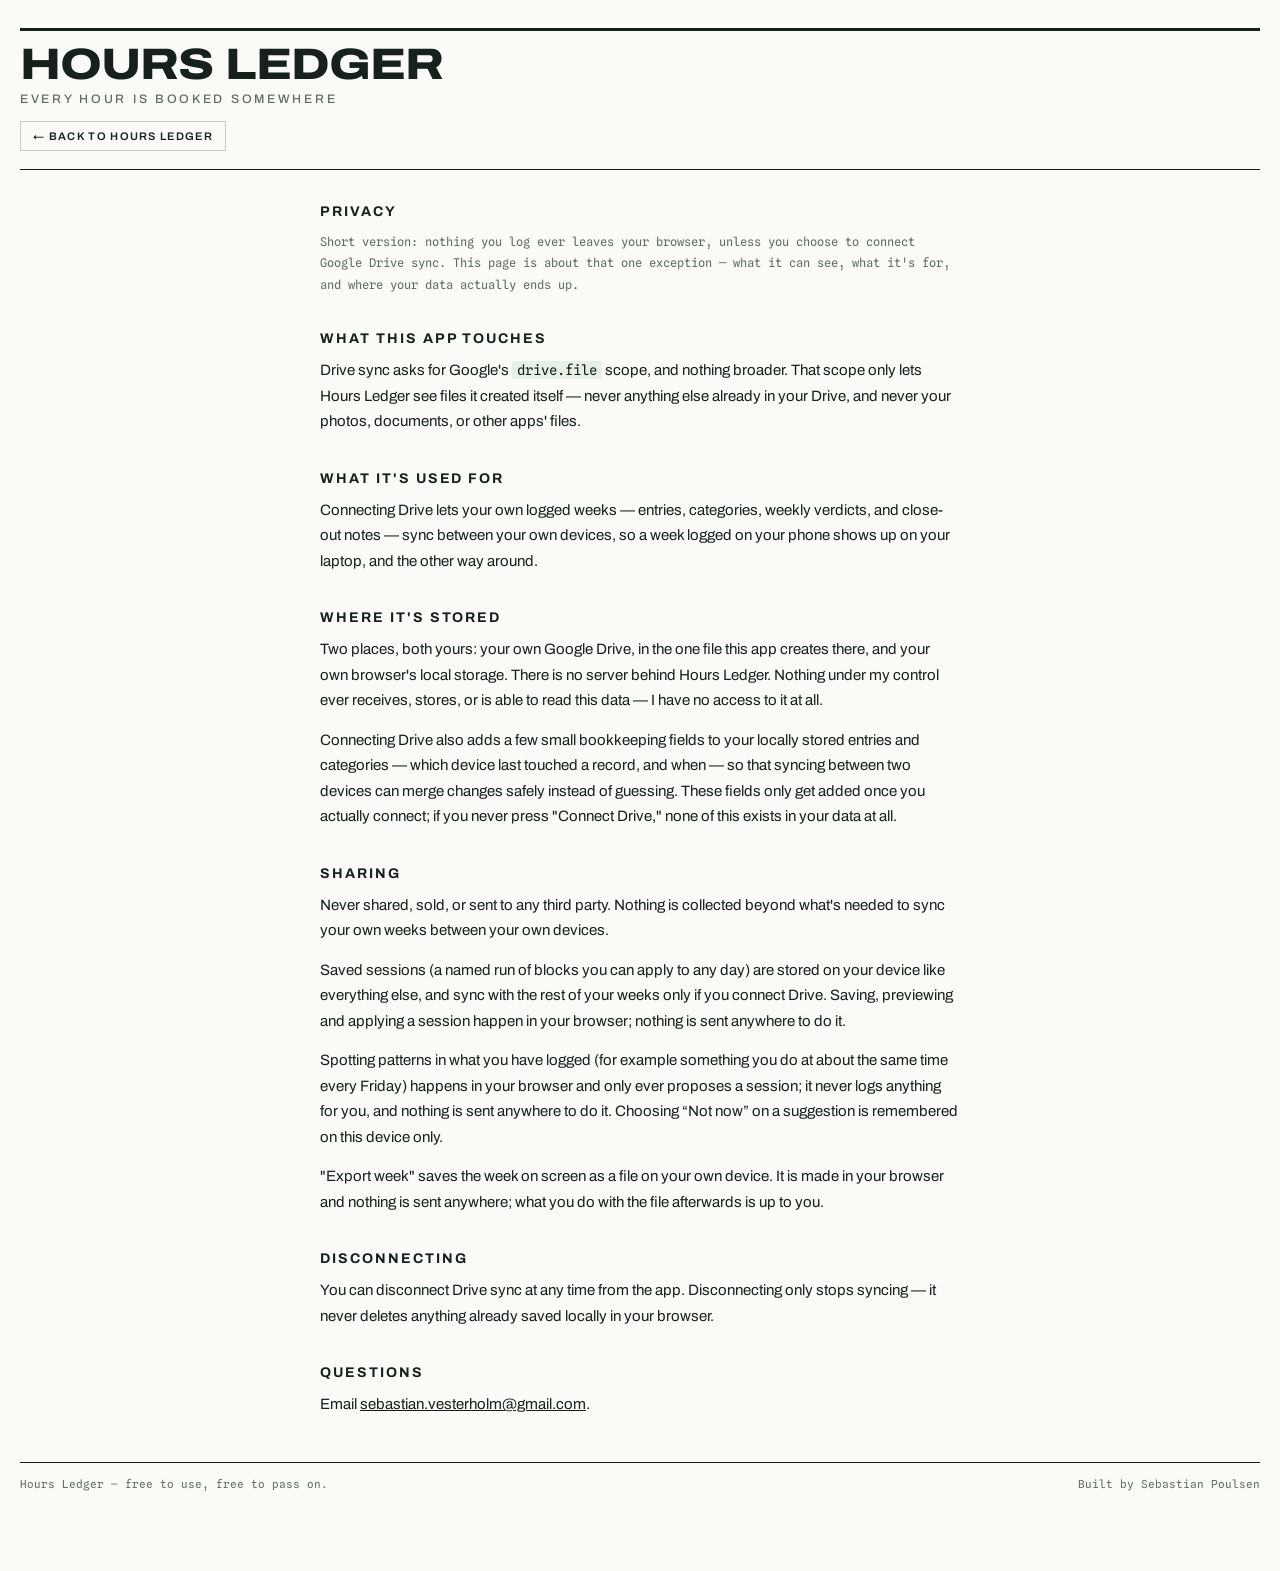
==== commit 1754934a: "Sessions, stage 3: pattern detection (pure function), ranked top-3 suggestions, device-local dismiss" ====
--- a/privacy.html
+++ b/privacy.html
@@ -52,6 +52,7 @@
     <p>Never shared, sold, or sent to any third party. Nothing is collected beyond what's needed to sync your own weeks between your own devices.</p>
 
     <p>Saved sessions (a named run of blocks you can apply to any day) are stored on your device like everything else, and sync with the rest of your weeks only if you connect Drive. Saving, previewing and applying a session happen in your browser; nothing is sent anywhere to do it.</p>
+    <p>Spotting patterns in what you have logged (for example something you do at about the same time every Friday) happens in your browser and only ever proposes a session; it never logs anything for you, and nothing is sent anywhere to do it. Choosing &ldquo;Not now&rdquo; on a suggestion is remembered on this device only.</p>
 
     <p>"Export week" saves the week on screen as a file on your own device. It is made in your browser and nothing is sent anywhere; what you do with the file afterwards is up to you.</p>
 
--- a/styles.css
+++ b/styles.css
@@ -284,6 +284,15 @@
 .sheet-actions{display:flex;gap:8px;margin-top:20px;align-items:center}
 .sheet h3{font-family:var(--mono);font-size:10px;letter-spacing:.13em;text-transform:uppercase;color:var(--muted);margin:22px 0 10px;font-weight:600}
 #sessList{margin-bottom:6px}
+.sugg{display:flex;justify-content:space-between;align-items:center;gap:10px;padding:9px 0;border-bottom:1px solid var(--rule)}
+.sugg .sess-main b{font-size:14px;overflow-wrap:anywhere}
+.sess-banner{margin-top:16px;border:1px solid var(--ink)}
+.sessprompt{display:flex;flex-wrap:wrap;align-items:center;justify-content:space-between;gap:10px;padding:10px 14px;font-size:13px;font-weight:600}
+.sessprompt+.sessprompt{border-top:1px solid var(--rule)}
+.sessprompt-btns{display:flex;gap:6px}
+.daychks{display:flex;flex-wrap:wrap;gap:6px 12px}
+/* .field label is display:block + uppercase; the more specific rule wins (same lesson as .breaktoggle) */
+.field .daychk{display:inline-flex;align-items:center;gap:5px;font-size:13px;letter-spacing:0;text-transform:none;margin-bottom:0;cursor:pointer}
 .sessrow{display:flex;justify-content:space-between;align-items:center;gap:10px;padding:9px 0;border-bottom:1px solid var(--rule)}
 .sess-main{display:flex;flex-direction:column;min-width:0}
 .sess-main b{font-size:14px;overflow-wrap:anywhere}
@@ -349,7 +358,7 @@
   .colophon.trio{display:flex;justify-content:space-between}
 }
 @media print{
-  .weeknav,.tools,.hint,.emptyhint,.status,.panel-label button,.cat .sw,.cat .del,.verdict,.warn{display:none!important}
+  .weeknav,.tools,.sess-banner,.hint,.emptyhint,.status,.panel-label button,.cat .sw,.cat .del,.verdict,.warn{display:none!important}
   body{background:#fff}.wrap{padding:0}.cols{grid-template-columns:1fr 240px}.grid{min-width:0}
 }
 @media (prefers-reduced-motion:reduce){*{transition:none!important}}
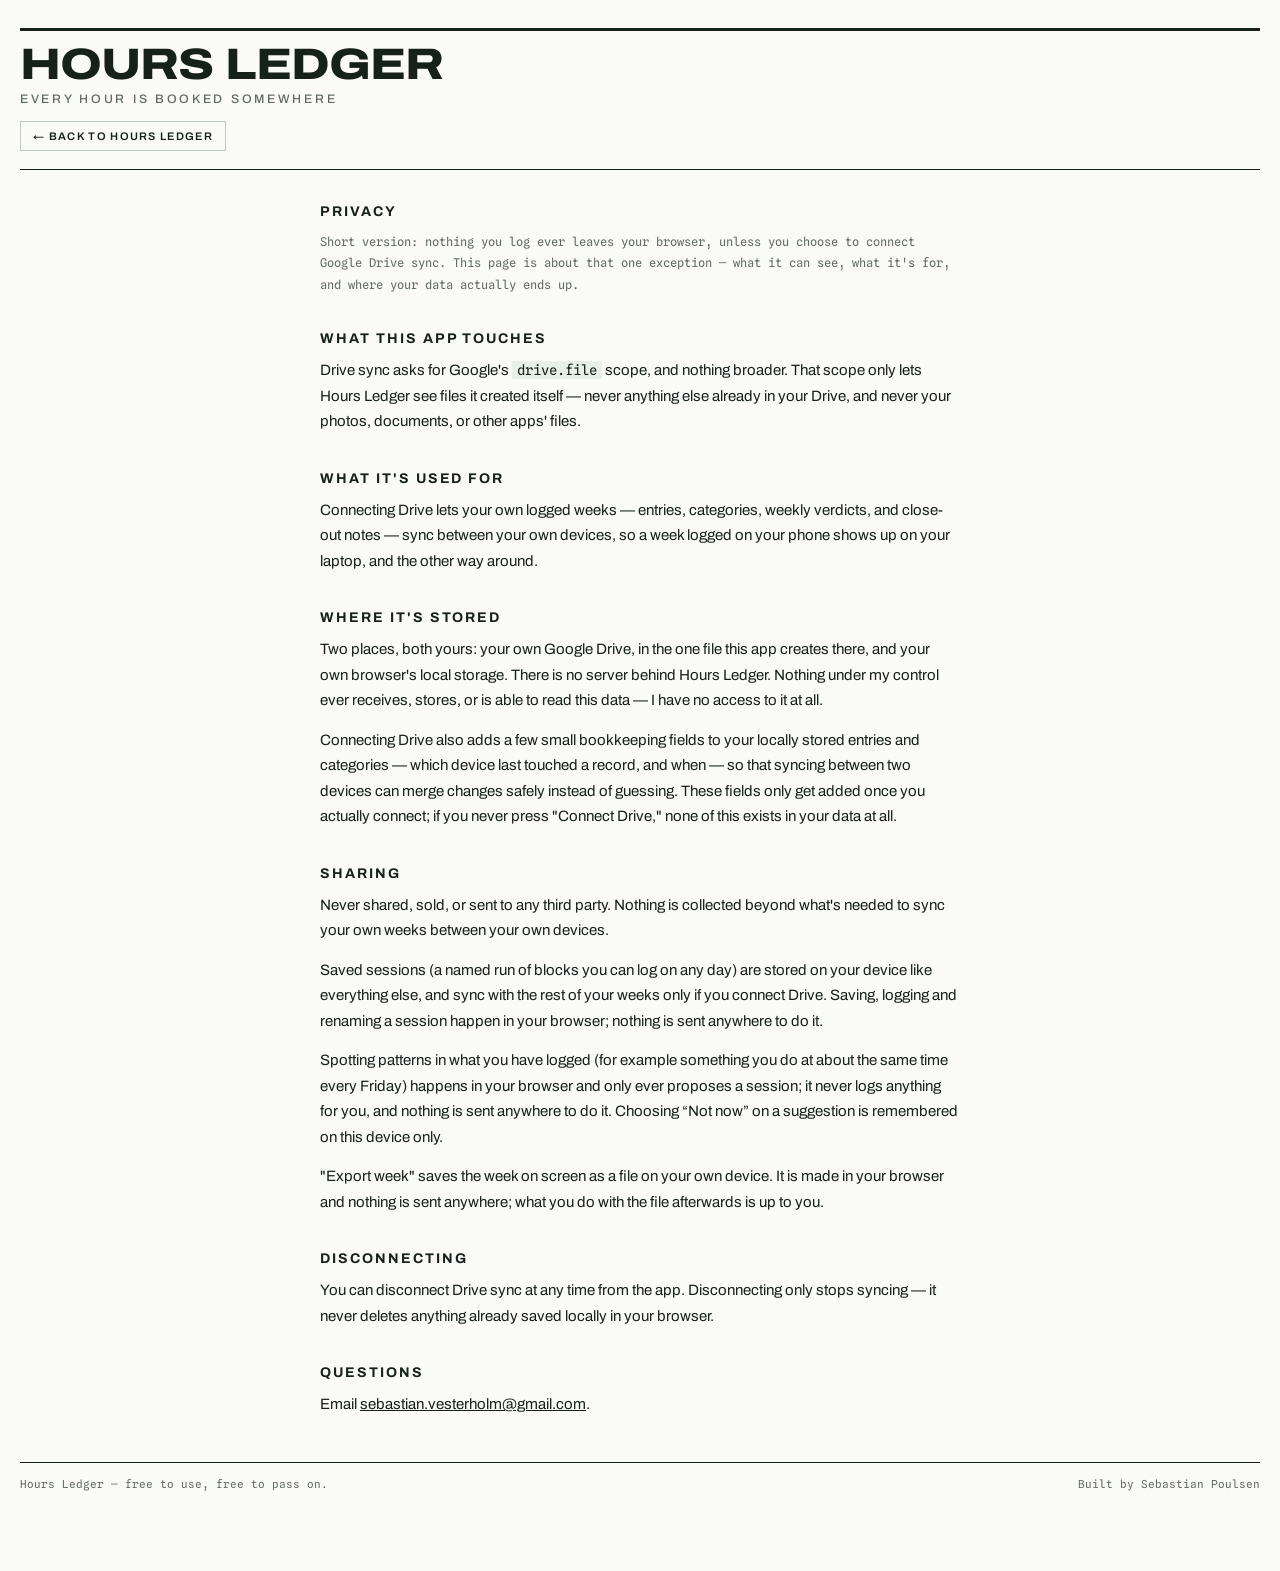
==== commit a9e3afd1: "Sessions sheet flow: Create saves at once, Log today closes the sheet, trash with two-step delete, s" ====
--- a/privacy.html
+++ b/privacy.html
@@ -51,7 +51,7 @@
     <h2>Sharing</h2>
     <p>Never shared, sold, or sent to any third party. Nothing is collected beyond what's needed to sync your own weeks between your own devices.</p>
 
-    <p>Saved sessions (a named run of blocks you can apply to any day) are stored on your device like everything else, and sync with the rest of your weeks only if you connect Drive. Saving, previewing and applying a session happen in your browser; nothing is sent anywhere to do it.</p>
+    <p>Saved sessions (a named run of blocks you can log on any day) are stored on your device like everything else, and sync with the rest of your weeks only if you connect Drive. Saving, logging and renaming a session happen in your browser; nothing is sent anywhere to do it.</p>
     <p>Spotting patterns in what you have logged (for example something you do at about the same time every Friday) happens in your browser and only ever proposes a session; it never logs anything for you, and nothing is sent anywhere to do it. Choosing &ldquo;Not now&rdquo; on a suggestion is remembered on this device only.</p>
 
     <p>"Export week" saves the week on screen as a file on your own device. It is made in your browser and nothing is sent anywhere; what you do with the file afterwards is up to you.</p>
--- a/styles.css
+++ b/styles.css
@@ -284,8 +284,41 @@
 .sheet-actions{display:flex;gap:8px;margin-top:20px;align-items:center}
 .sheet h3{font-family:var(--mono);font-size:10px;letter-spacing:.13em;text-transform:uppercase;color:var(--muted);margin:22px 0 10px;font-weight:600}
 #sessList{margin-bottom:6px}
-.sugg{display:flex;justify-content:space-between;align-items:center;gap:10px;padding:9px 0;border-bottom:1px solid var(--rule)}
-.sugg .sess-main b{font-size:14px;overflow-wrap:anywhere}
+/* a suggestion card is a plain block that stacks: title, one row per step, one meta line, the buttons. It was a flex row with
+   non-shrinking buttons, which left the text a ~120 px column. */
+.sugg{display:block;padding:12px 0;border-bottom:1px solid var(--rule);min-width:0}
+.sugg-title{display:block;font-size:14px;overflow-wrap:anywhere}
+.sugg-steps{display:grid;grid-template-columns:8px auto minmax(0,1fr) auto;column-gap:10px;margin-top:6px}
+/* the rows share the three columns of .sugg-steps (subgrid), so times, labels and durations line up from row to row */
+.sugg-step{display:grid;grid-column:1/-1;grid-template-columns:subgrid;align-items:baseline;padding:2px 0;font-size:12px}
+@supports not (grid-template-columns:subgrid){.sugg-step{grid-template-columns:8px auto minmax(0,1fr) auto;column-gap:10px}}
+/* a square dot in the step's category colour (grey: none / deleted); the category text stays, colour is never the only signal */
+.sugg-dot{display:block;width:8px;height:8px;align-self:center;border-radius:0}
+.sugg-time{display:flex;flex-direction:column;font-family:var(--mono);font-size:11px}
+.sugg-range{white-space:nowrap}
+.sugg-next{font-size:9px;color:var(--muted);white-space:nowrap}
+.sugg-label{min-width:0;overflow-wrap:anywhere}
+.sugg-cat{margin-left:6px;color:var(--muted);font-size:11px}
+.sugg-dur{font-family:var(--mono);font-size:11px;color:var(--muted);white-space:nowrap;text-align:right}
+.sugg-meta{font-family:var(--mono);font-size:11px;color:var(--muted);margin-top:6px;overflow-wrap:anywhere}
+.sugg-meta span{display:block}
+.sugg-cap{font-size:10px}
+.sugg-week{display:flex;margin-top:8px;border:1px solid var(--rule)}
+.sugg-day{flex:1 1 0;min-width:0;display:flex;flex-direction:column;align-items:center;padding:4px 0;border-left:1px solid var(--rule)}
+.sugg-day:first-child{border-left:0}
+.sugg-dl{font-family:var(--mono);font-size:10px;letter-spacing:.1em;color:var(--muted)}
+.sugg-dn{font-family:var(--mono);font-size:13px;font-weight:600;color:var(--ink)}
+.sugg-day.zero .sugg-dn{font-weight:400;color:var(--none)}
+.sugg-btns{display:flex;gap:8px;margin-top:10px}
+.sugg-btns button{flex:1 1 0;min-width:0;min-height:44px;box-sizing:border-box;padding:8px 10px}
+/* "Save logged time as a session": one row that unfolds */
+#sessSaveBox{margin-top:18px}
+#sessSaveBox summary{display:flex;align-items:center;justify-content:space-between;min-height:44px;padding:0 12px;border:1px solid var(--rule);cursor:pointer;list-style:none;font-family:var(--mono);font-size:10px;letter-spacing:.13em;text-transform:uppercase;color:var(--muted);font-weight:600}
+#sessSaveBox summary::-webkit-details-marker{display:none}
+#sessSaveBox summary::after{content:"+"}
+#sessSaveBox[open] summary::after{content:"\2212"}
+#sessSaveBox[open] summary{border-color:var(--ink);color:var(--ink)}
+#sessSaveBox summary+.field{margin-top:14px}
 .sess-banner{margin-top:16px;border:1px solid var(--ink)}
 .sessprompt{display:flex;flex-wrap:wrap;align-items:center;justify-content:space-between;gap:10px;padding:10px 14px;font-size:13px;font-weight:600}
 .sessprompt+.sessprompt{border-top:1px solid var(--rule)}
@@ -293,11 +326,15 @@
 .daychks{display:flex;flex-wrap:wrap;gap:6px 12px}
 /* .field label is display:block + uppercase; the more specific rule wins (same lesson as .breaktoggle) */
 .field .daychk{display:inline-flex;align-items:center;gap:5px;font-size:13px;letter-spacing:0;text-transform:none;margin-bottom:0;cursor:pointer}
-.sessrow{display:flex;justify-content:space-between;align-items:center;gap:10px;padding:9px 0;border-bottom:1px solid var(--rule)}
+.sessrow{display:block;padding:12px 0;border-bottom:1px solid var(--rule)}
+.sess-log{display:block;width:100%;min-height:44px;margin-top:8px;box-sizing:border-box}
+.sess-confirm,.sess-other,.sess-startedit{display:flex;flex-wrap:wrap;align-items:center;gap:8px;margin-top:8px;font-family:var(--mono);font-size:11px}
+.sess-confirm span{flex:1 1 100%}
+.sess-confirm button,.sess-startedit button,.sess-other button{flex:1 1 0;min-height:44px}
+.sess-other label,.sess-startedit label{flex:1 1 100%;font-size:11px;color:var(--muted)}
 .sess-main{display:flex;flex-direction:column;min-width:0}
 .sess-main b{font-size:14px;overflow-wrap:anywhere}
 .sess-meta{font-family:var(--mono);font-size:11px;color:var(--muted)}
-.sess-btns{display:flex;gap:6px;flex-shrink:0}
 .sheet-actions .solid{flex:1;padding:11px}
 .linkbtn{border:0;background:transparent;color:var(--flag);font-family:var(--mono);font-size:11px;text-transform:uppercase;letter-spacing:.1em}
 
@@ -362,3 +399,20 @@
   body{background:#fff}.wrap{padding:0}.cols{grid-template-columns:1fr 240px}.grid{min-width:0}
 }
 @media (prefers-reduced-motion:reduce){*{transition:none!important}}
+
+/* per-step frequency, in a closed fold-out on each suggestion card */
+.sugg-more{margin-top:8px}
+.sugg-more summary{display:flex;align-items:center;justify-content:space-between;min-height:44px;cursor:pointer;list-style:none;font-family:var(--mono);font-size:10px;letter-spacing:.13em;text-transform:uppercase;color:var(--muted);font-weight:600}
+.sugg-more summary::-webkit-details-marker{display:none}
+.sugg-more summary::after{content:"+"}
+.sugg-more[open] summary::after{content:"\2212"}
+.sugg-freq{display:grid;grid-template-columns:8px minmax(0,1fr) auto;column-gap:10px;align-items:center;padding:2px 0;font-size:12px}
+/* saved session rows: same step list as a card, a rename-in-place name, small secondary controls under the Log button */
+.sess-name{display:flex;align-items:center;width:100%;min-height:44px;padding:0;border:0;background:none;font:inherit;font-weight:700;font-size:14px;text-align:left;cursor:text;overflow-wrap:anywhere}
+.sess-rename-in{display:block;width:100%;min-height:44px;box-sizing:border-box;padding:0 8px;border:1px solid var(--ink);border-radius:0;background:var(--paper);font:inherit;font-weight:700;font-size:14px}
+.sessrow>.sess-meta{display:block;margin-bottom:6px}
+.sess-small{display:flex;flex-wrap:wrap;gap:6px;align-items:center;margin-top:8px}
+.sess-small .ghost{min-height:44px;flex:1 1 auto}
+.sess-del{display:inline-flex;align-items:center;justify-content:center;flex:0 0 44px;width:44px;height:44px;padding:0;border:0;background:transparent;color:var(--muted);cursor:pointer}
+.sess-del:hover{color:var(--flag)}
+.sess-del.armed{flex:0 0 auto;width:auto;min-width:88px;padding:0 12px;border:1px solid var(--flag);color:var(--flag);font-size:11px;font-weight:700;letter-spacing:.12em;text-transform:uppercase}
